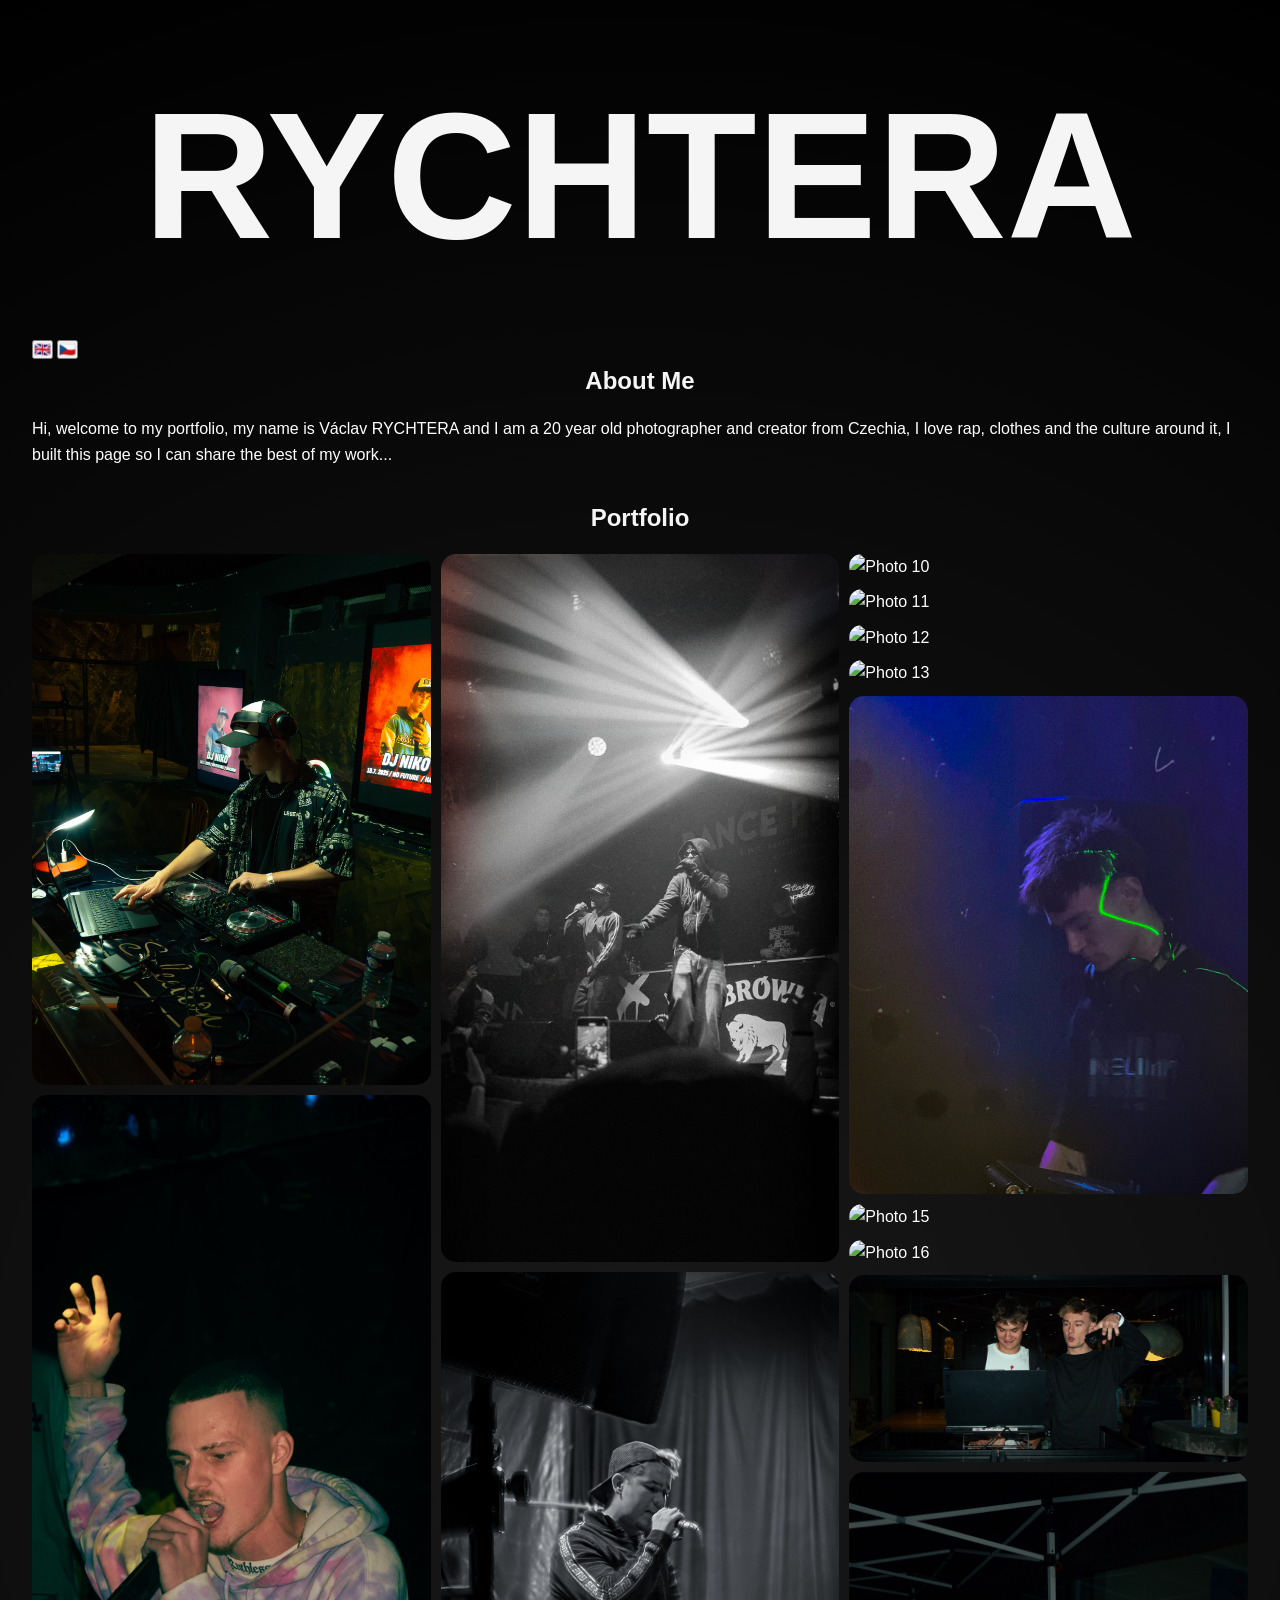
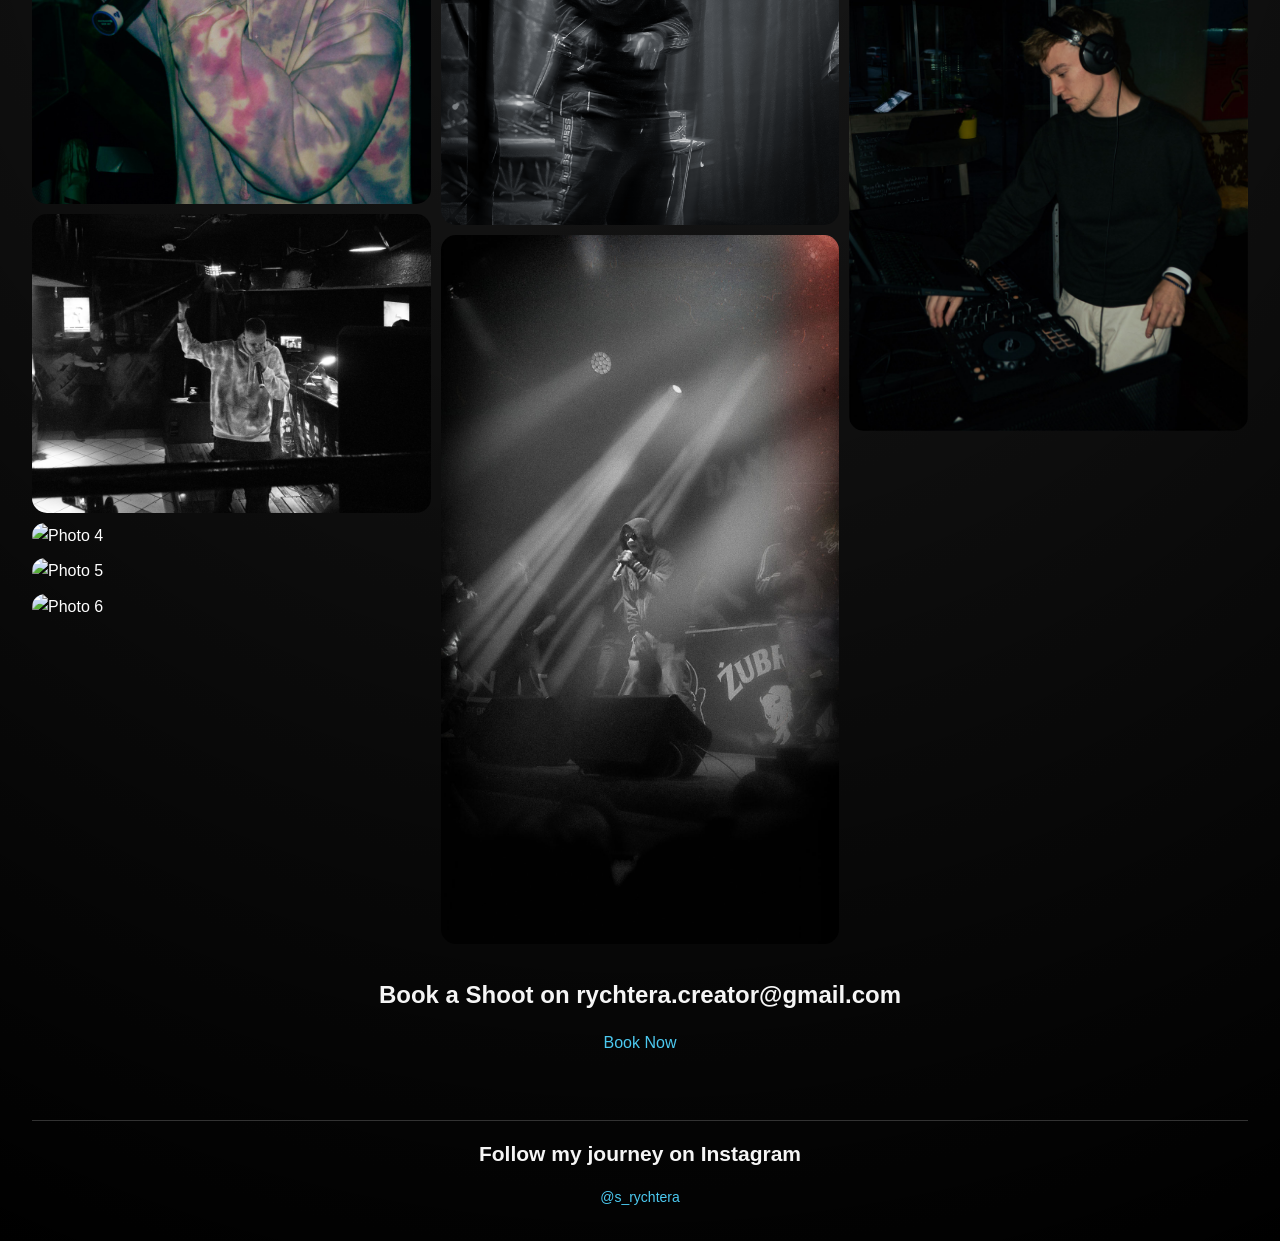
==== index.html @ f7c31f14 "Update index.html" ====
<!DOCTYPE html>
<html lang="en">
<head>
  <meta charset="UTF-8" />
  <meta name="viewport" content="width=device-width, initial-scale=1.0" />
  <title>RYCHTERA</title>
  <link rel="stylesheet" href="style_dark_grid.css">

</head>
<body>
  <header>
    <h1>RYCHTERA</h1>
    <div id="lang-switch">
      <button onclick="setLang('en')">🇬🇧</button>
      <button onclick="setLang('cz')">🇨🇿</button>
    </div>
  </header>

      <section class="about">
      <h2 data-en="About Me" data-cz="O mně">About Me</h2>
      <p data-en="Hi, welcome to my portfolio, my name is Václav RYCHTERA and I am a 20 year old photographer and creator from Czechia, I love rap, clothes and the culture around it, I built this page so I can share the best of my work..."
         data-cz="Ahoj, vítám tě na svém portfoliu, jmenuji se Václav RYCHTERA a jsem 20letý fotograf a tvůrce z ČR, miluju rap, oblečení a kulturu kolem toho, tuhle stránku jsem vybudoval abych mohl sdílet to nejlepší ze své tvorby...">Hi, welcome to my portfolio, my name is Václav RYCHTERA and I am a 20 year old photographer and creator from Czechia, I love rap, clothes and the culture around it, I built this page so I can share the best of my work...
      </p>
    </section>

  <main>
    <section class="portfolio">
      <h2 data-en="Portfolio" data-cz="Portfolio">Portfolio</h2>
<div class="gallery">
  <img src="pht1.jpg" alt="Photo 1" />
  <img src="pht2.jpg" alt="Photo 2" />
  <img src="pht3.jpg" alt="Photo 3" />
  <img src="pht4.jpg" alt="Photo 4" />
  <img src="pht5.jpg" alt="Photo 5" />
  <img src="pht6.jpg" alt="Photo 6" />
  <img src="pht7.jpg" alt="Photo 7" />
  <img src="pht8.jpg" alt="Photo 8" />
  <img src="pht9.jpg" alt="Photo 9" />
  <img src="pht10.jpg" alt="Photo 10" />
  <img src="pht11.jpg" alt="Photo 11" />
  <img src="pht12.jpg" alt="Photo 12" />
  <img src="pht13.jpg" alt="Photo 13" />
  <img src="pht14.jpg" alt="Photo 14" />
  <img src="pht15.jpg" alt="Photo 15" />
  <img src="pht16.jpg" alt="Photo 16" />
  <img src="pht17.jpg" alt="Photo 17" />
  <img src="pht18.jpg" alt="Photo 18" />
  <video src="vid1.mp4" autoplay muted loop></video>
  
</div>
      <div class="lightbox" id="lightbox">
  <span class="close" id="closeBtn">&times;</span>
  <img class="lightbox-img" id="lightboxImg">
        <video class="lightbox-video" id="lightboxVideo">
</div>


    </section>


    <section class="contact">
      <h2 data-en="Book a Shoot" data-cz="Rezervace focení">Book a Shoot on rychtera.creator@gmail.com</h2>
      <a href="mailto:rychtera.creator@gmail.com?subject=Booking%20shoot" class="btn"
         data-en="Book Now" data-cz="Rezervovat">Book Now</a>
    </section>
  </main>

  <footer>
    <h2>Follow my journey on Instagram</h2>
    <a href="https://instagram.com/s_rychtera" target="_blank">@s_rychtera</a>
  </footer>

  <script src="script.js"></script>
</body>
</html>
---- style_dark_grid.css ----
/* Reset some base styles */
* {
  margin: 0;
  padding: 0;
  box-sizing: border-box;
}

body {
  font-family: 'Helvetica Neue', sans-serif;
  background: radial-gradient(circle, rgba(0, 0, 0, 0.9) 0%, rgba(0, 0, 0, 1.0) 100%);
  color: white;
  padding: 2rem;
  line-height: 1.6;
}

h1 {
  color: #f5f5f5;
  margin-bottom: 1rem;
  text-align: center;
  font-size: 20vh;
}

h2 {
  color: #f5f5f5;
  margin-bottom: 1rem;
  text-align: center;
}

a {
  color: #4cc9f0;
  text-decoration: none;
}

a:hover {
  text-decoration: underline;
  transform: scale(1.05);
}


.gallery {
  column-count: 3; /* adjust for desktop */
  column-gap: 10px;
}

.gallery img {
  width: 100%;
  margin-bottom: 10px;
  border: 0px;
  border-radius: 15px;
  display: block;
}

.gallery video {
  width: 100%;
  margin-bottom: 10px;
  border: 0px;
  border-radius: 15px;
  display: grid;
}


.gallery img:hover {
  transform: scale(1.08);
  cursor:pointer;
}


.gallery video:hover {
  transform: scale(1.08);
  cursor:pointer;
}

section {
  margin-bottom: 2rem;
}

.contact {
  text-align: center;
}


footer {
  text-align: center;
  font-size: 0.875rem;
  color: #aaa;
  margin-top: 4rem;
  border-top: 1px solid #333;
  padding-top: 1rem;
}

/* Language Switcher */
.lang-switch {
  align-content: right;
}

.lang-btn {
  font-family: "Apple Color Emoji", "Segoe UI Emoji", "Noto Color Emoji", sans-serif;
  font-size: 1.5rem;
}


.lang-switch button {
  background: none;
  padding: 0.3rem 0.6rem;
  margin-right: 0.5rem;
  cursor: pointer;
  border-radius: 4px;
  transition: background 0.2s ease-in-out;
}

.lang-switch button:hover {
  background-color: #222;
}

/* Responsive Text Blocks */
@media (max-width: 400px) {
  body {
    padding: 1rem;
  }

  h1 {
    font-size: 1.8rem;
  }

  .gallery {
    grid-template-columns: 1fr;
  }
}

.lightbox {
  display: none;
  position: fixed;
  z-index: 9999;
  top: 0;
  left: 0;
  width: 100%;
  height: 100%;
  background: rgba(0,0,0,0.9);
  justify-content: center;
  align-items: center;
}

.lightbox img {
  max-width: 90%;
  max-height: 90%;
}

.lightbox video {
  max-width: 90%;
  max-height: 90%;
}

.lightbox .close {
  position: absolute;
  top: 20px;
  right: 40px;
  font-size: 3rem;
  color: white;
  cursor: pointer;
}


.img-tooltip {
  position: fixed;
  background: rgba(0, 0, 0, 0.85);
  color: white;
  padding: 6px 10px;
  font-size: 14px;
  border-radius: 6px;
  pointer-events: none;
  opacity: 0;
  transition: opacity 0.15s ease;
  z-index: 9999;
}
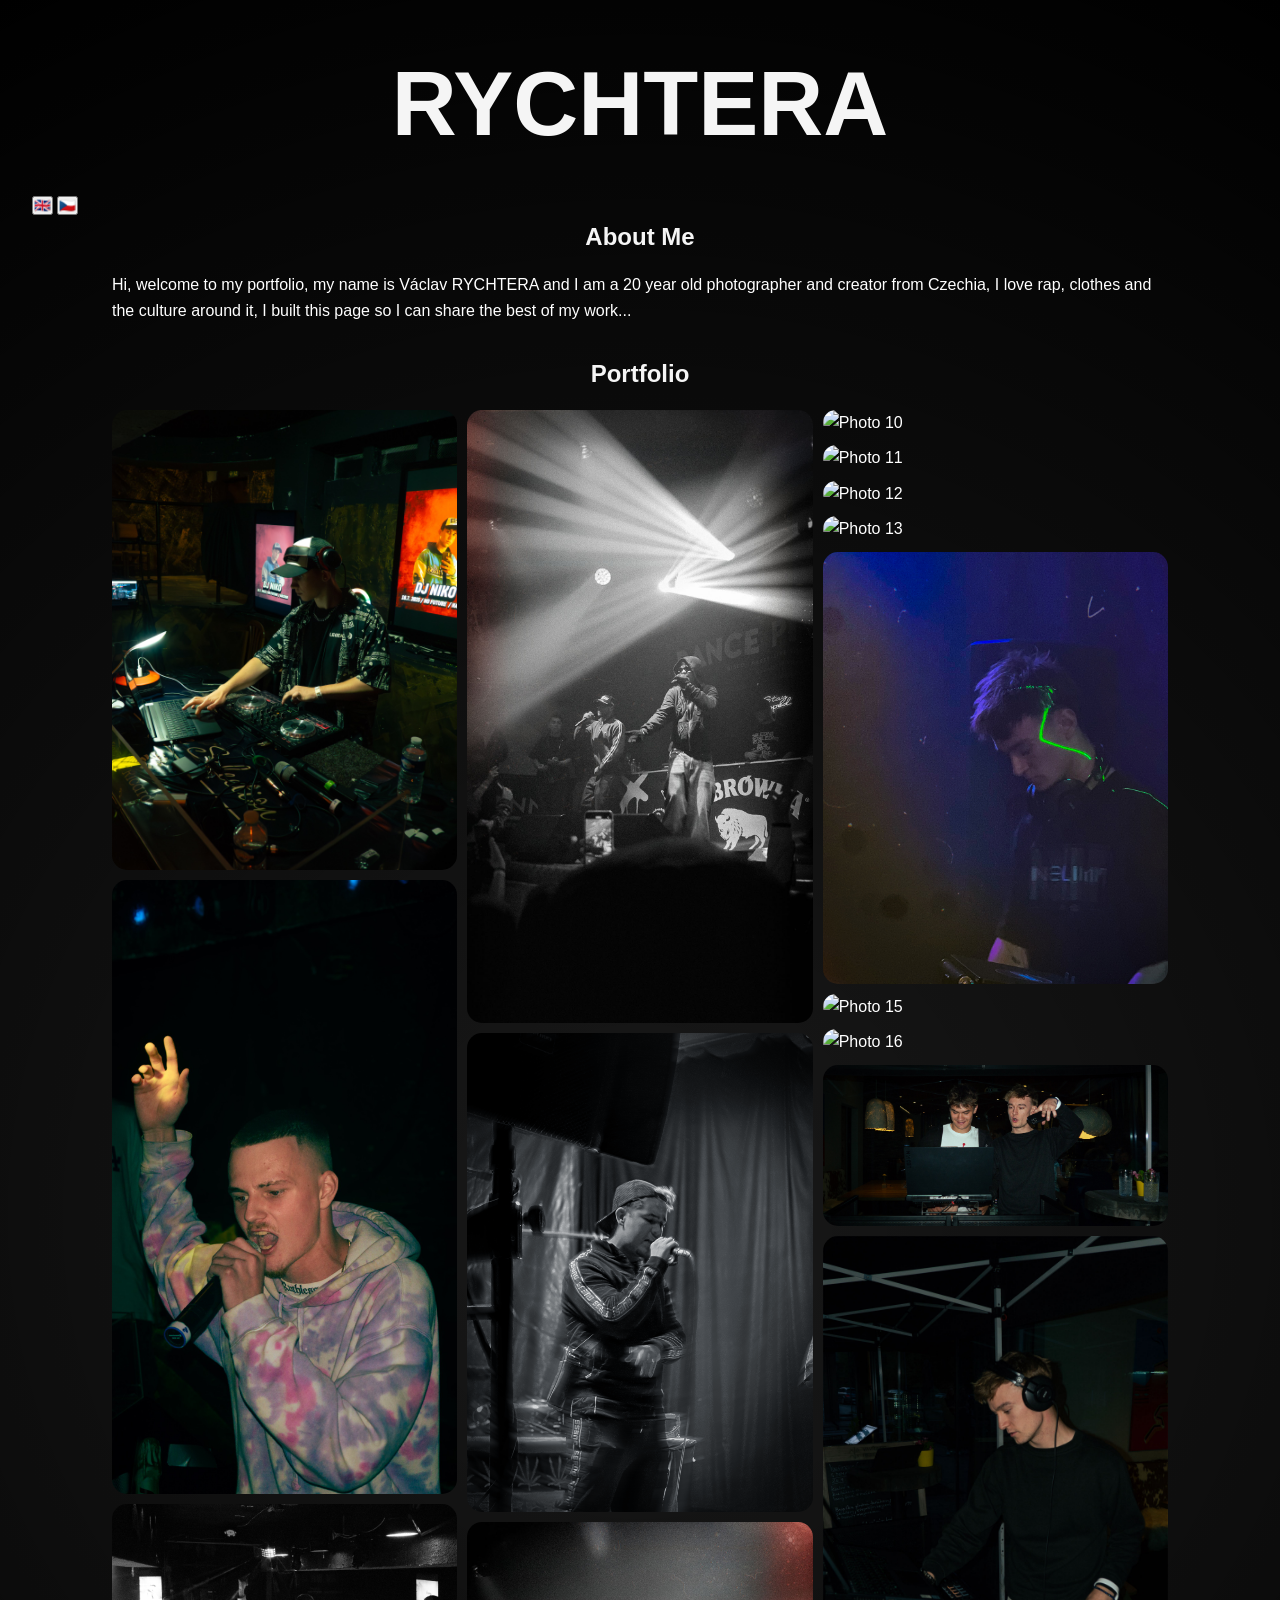
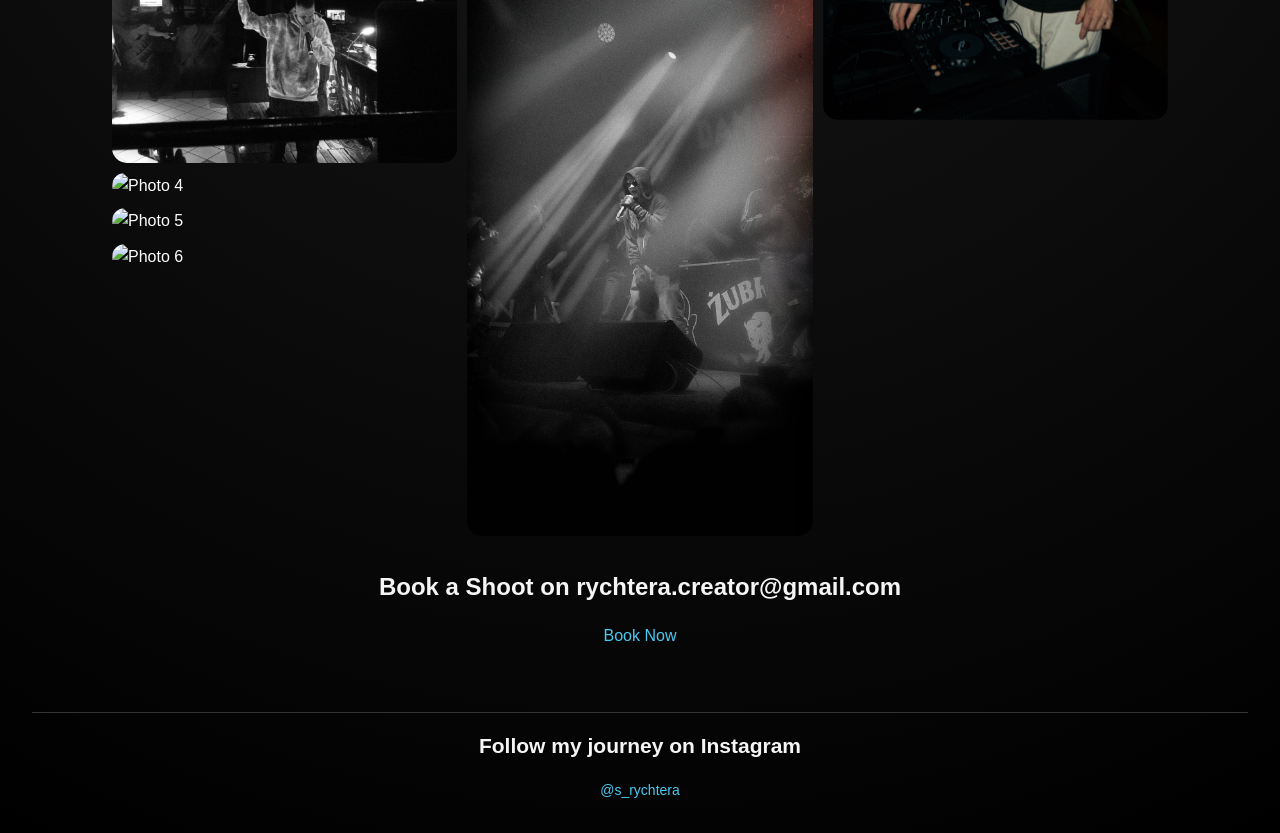
==== commit d8747ce7: "Update index.html" ====
--- a/index.html
+++ b/index.html
@@ -46,7 +46,7 @@
   <img src="pht16.jpg" alt="Photo 16" />
   <img src="pht17.jpg" alt="Photo 17" />
   <img src="pht18.jpg" alt="Photo 18" />
-  <video src="vid1.mp4" autoplay muted loop></video>
+  <video src="vid1.mp4" autoplay muted playsinline loop></video>
   
 </div>
       <div class="lightbox" id="lightbox">
--- a/style_dark_grid.css
+++ b/style_dark_grid.css
@@ -18,7 +18,7 @@
   color: #f5f5f5;
   margin-bottom: 1rem;
   text-align: center;
-  font-size: 20vh;
+  font-size: 10vh;
 }
 
 h2 {
@@ -37,6 +37,12 @@
   transform: scale(1.05);
 }
 
+
+.portfolio {
+margin-bottom: 2rem;
+margin-left: 5rem;
+margin-right: 5rem;
+}
 
 .gallery {
   column-count: 3; /* adjust for desktop */
@@ -61,18 +67,20 @@
 
 
 .gallery img:hover {
-  transform: scale(1.08);
+  transform: scale(1.02);
   cursor:pointer;
 }
 
 
 .gallery video:hover {
-  transform: scale(1.08);
+  transform: scale(1.02);
   cursor:pointer;
 }
 
 section {
   margin-bottom: 2rem;
+  margin-left: 5rem;
+margin-right: 5rem;
 }
 
 .contact {
@@ -114,17 +122,43 @@
 }
 
 /* Responsive Text Blocks */
-@media (max-width: 400px) {
+/* Tablet breakpoint */
+@media (max-width: 900px) {
+  .portfolio,
+  section {
+    margin-left: 2rem;
+    margin-right: 2rem;
+  }
+
+  .gallery {
+    column-count: 2;
+  }
+
+  h1 {
+    font-size: 6vh;
+  }
+}
+
+/* Mobile breakpoint */
+@media (max-width: 600px) {
   body {
     padding: 1rem;
   }
 
+  .portfolio,
+  section {
+  }
+
+  .gallery {
+    column-count: 1;
+  }
+
   h1 {
-    font-size: 1.8rem;
-  }
-
-  .gallery {
-    grid-template-columns: 1fr;
+    font-size: 4vh;
+  }
+
+  h2 {
+    font-size: 1.2rem;
   }
 }
 
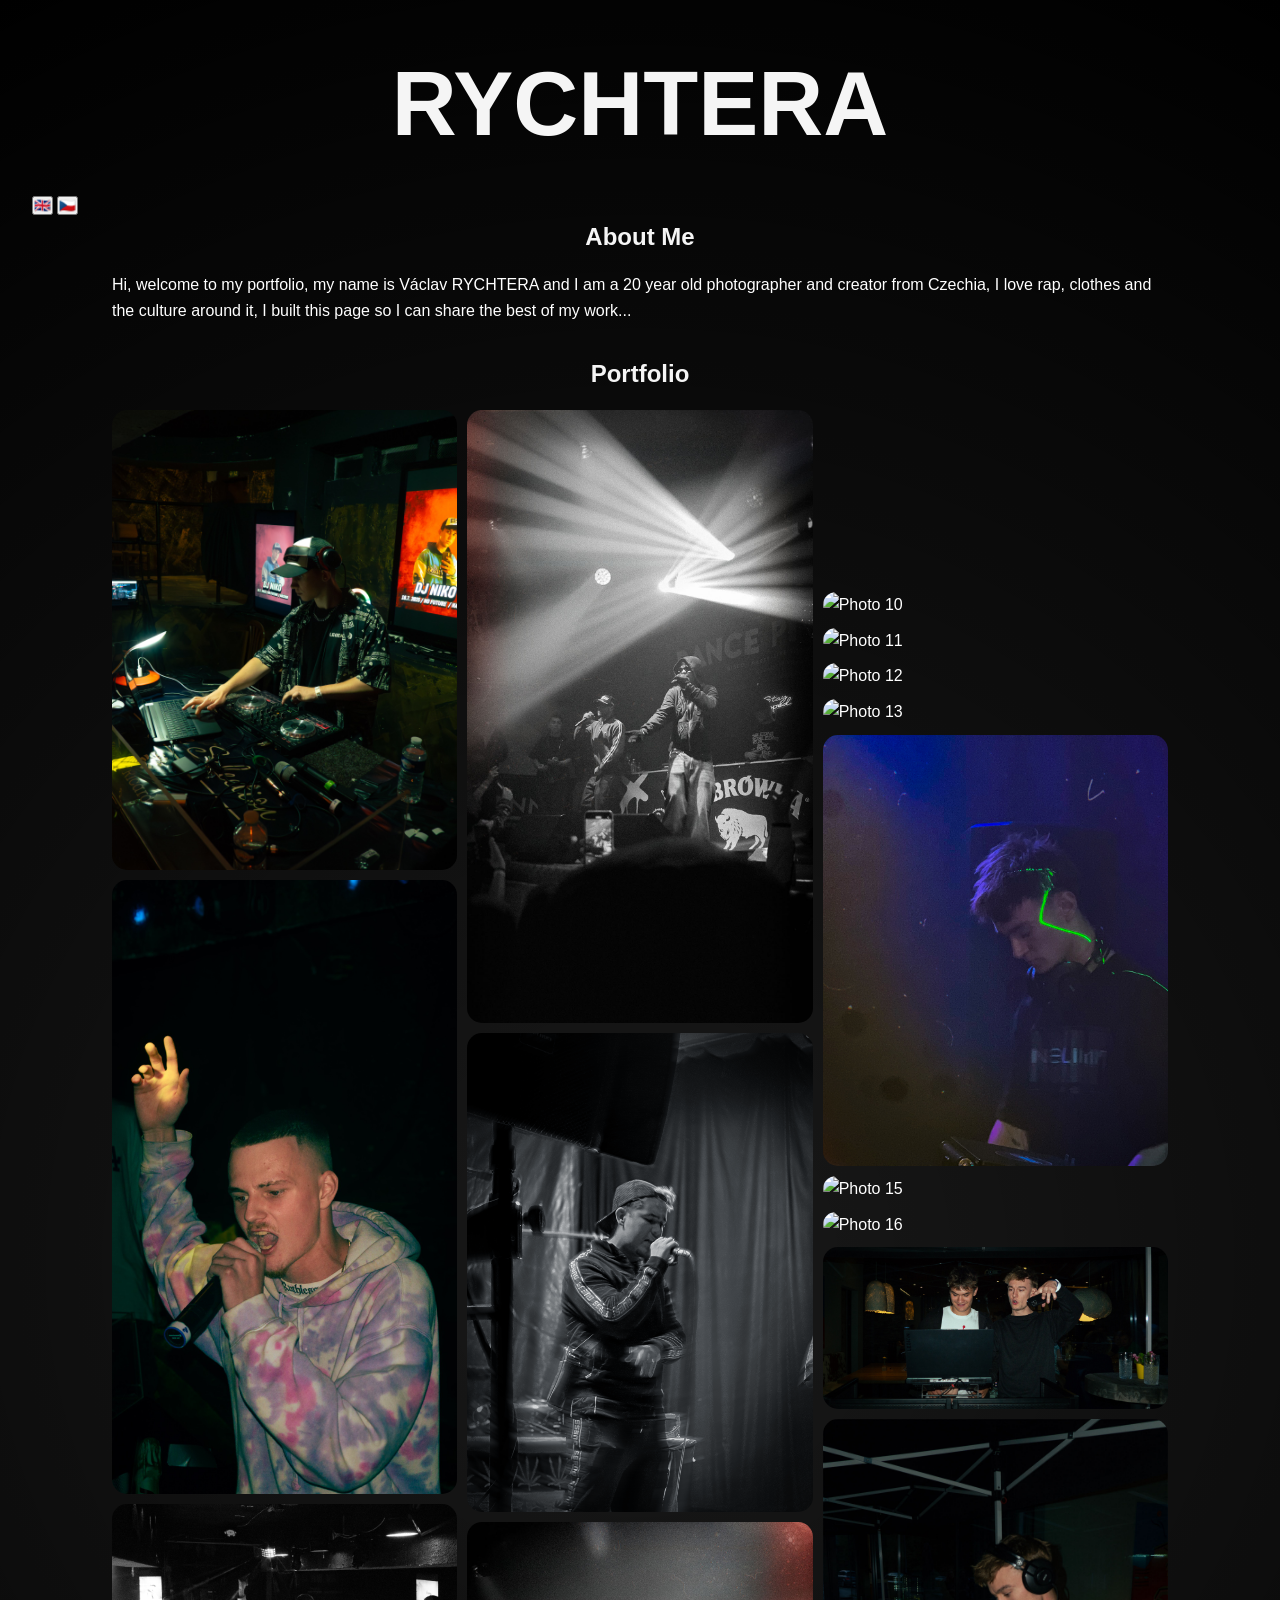
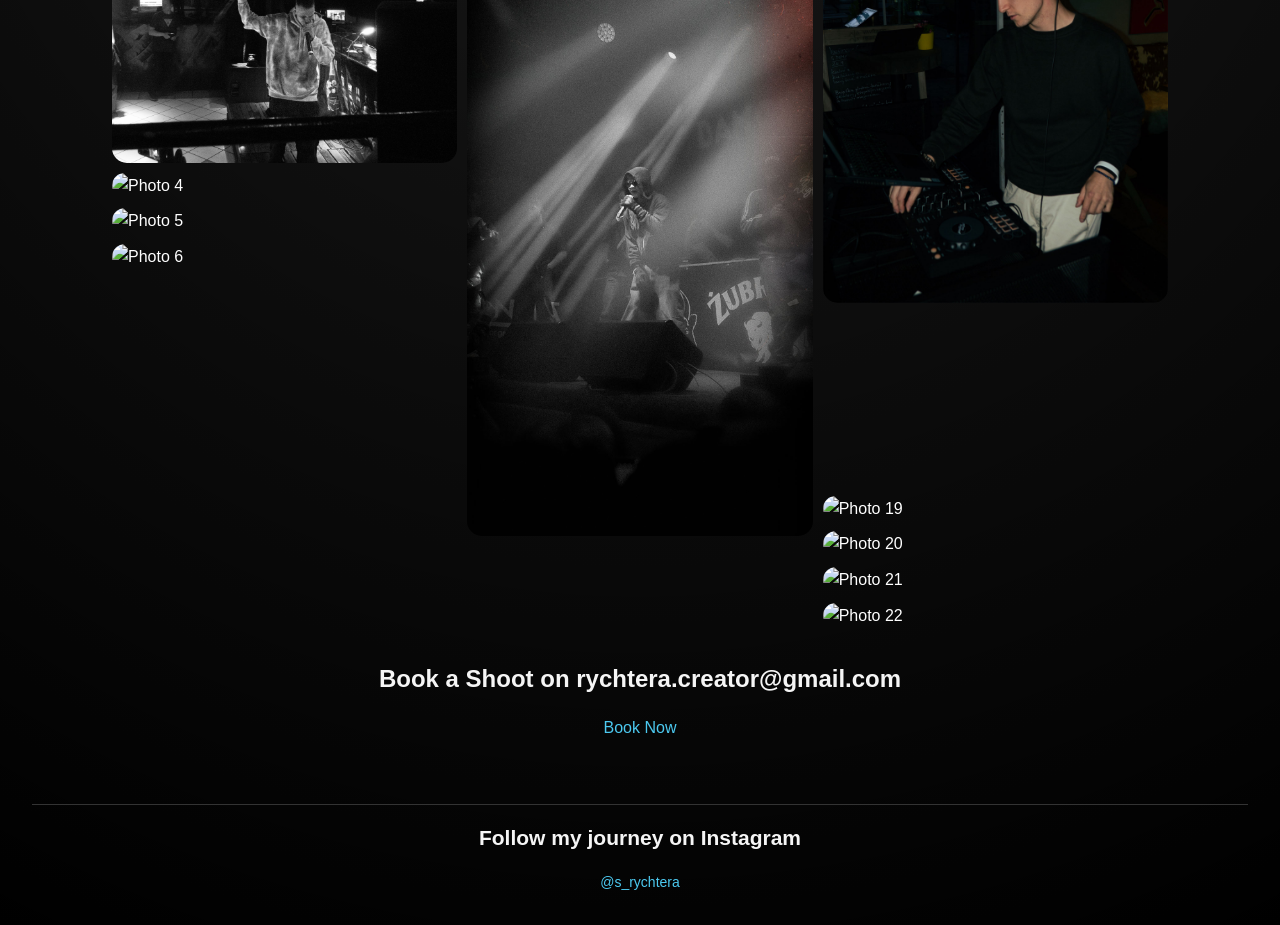
==== commit 28d7072c: "Update index.html" ====
--- a/index.html
+++ b/index.html
@@ -37,6 +37,7 @@
   <img src="pht7.jpg" alt="Photo 7" />
   <img src="pht8.jpg" alt="Photo 8" />
   <img src="pht9.jpg" alt="Photo 9" />
+  <video src="vid1.mp4" autoplay muted playsinline loop></video>
   <img src="pht10.jpg" alt="Photo 10" />
   <img src="pht11.jpg" alt="Photo 11" />
   <img src="pht12.jpg" alt="Photo 12" />
@@ -46,7 +47,12 @@
   <img src="pht16.jpg" alt="Photo 16" />
   <img src="pht17.jpg" alt="Photo 17" />
   <img src="pht18.jpg" alt="Photo 18" />
-  <video src="vid1.mp4" autoplay muted playsinline loop></video>
+  <video src="vid2.mp4" autoplay muted playsinline loop></video>
+  <img src="pht19.jpg" alt="Photo 19" />
+  <img src="pht20.jpg" alt="Photo 20" />
+  <img src="pht21.jpg" alt="Photo 21" />
+  <img src="pht22.jpg" alt="Photo 22" />
+  
   
 </div>
       <div class="lightbox" id="lightbox">
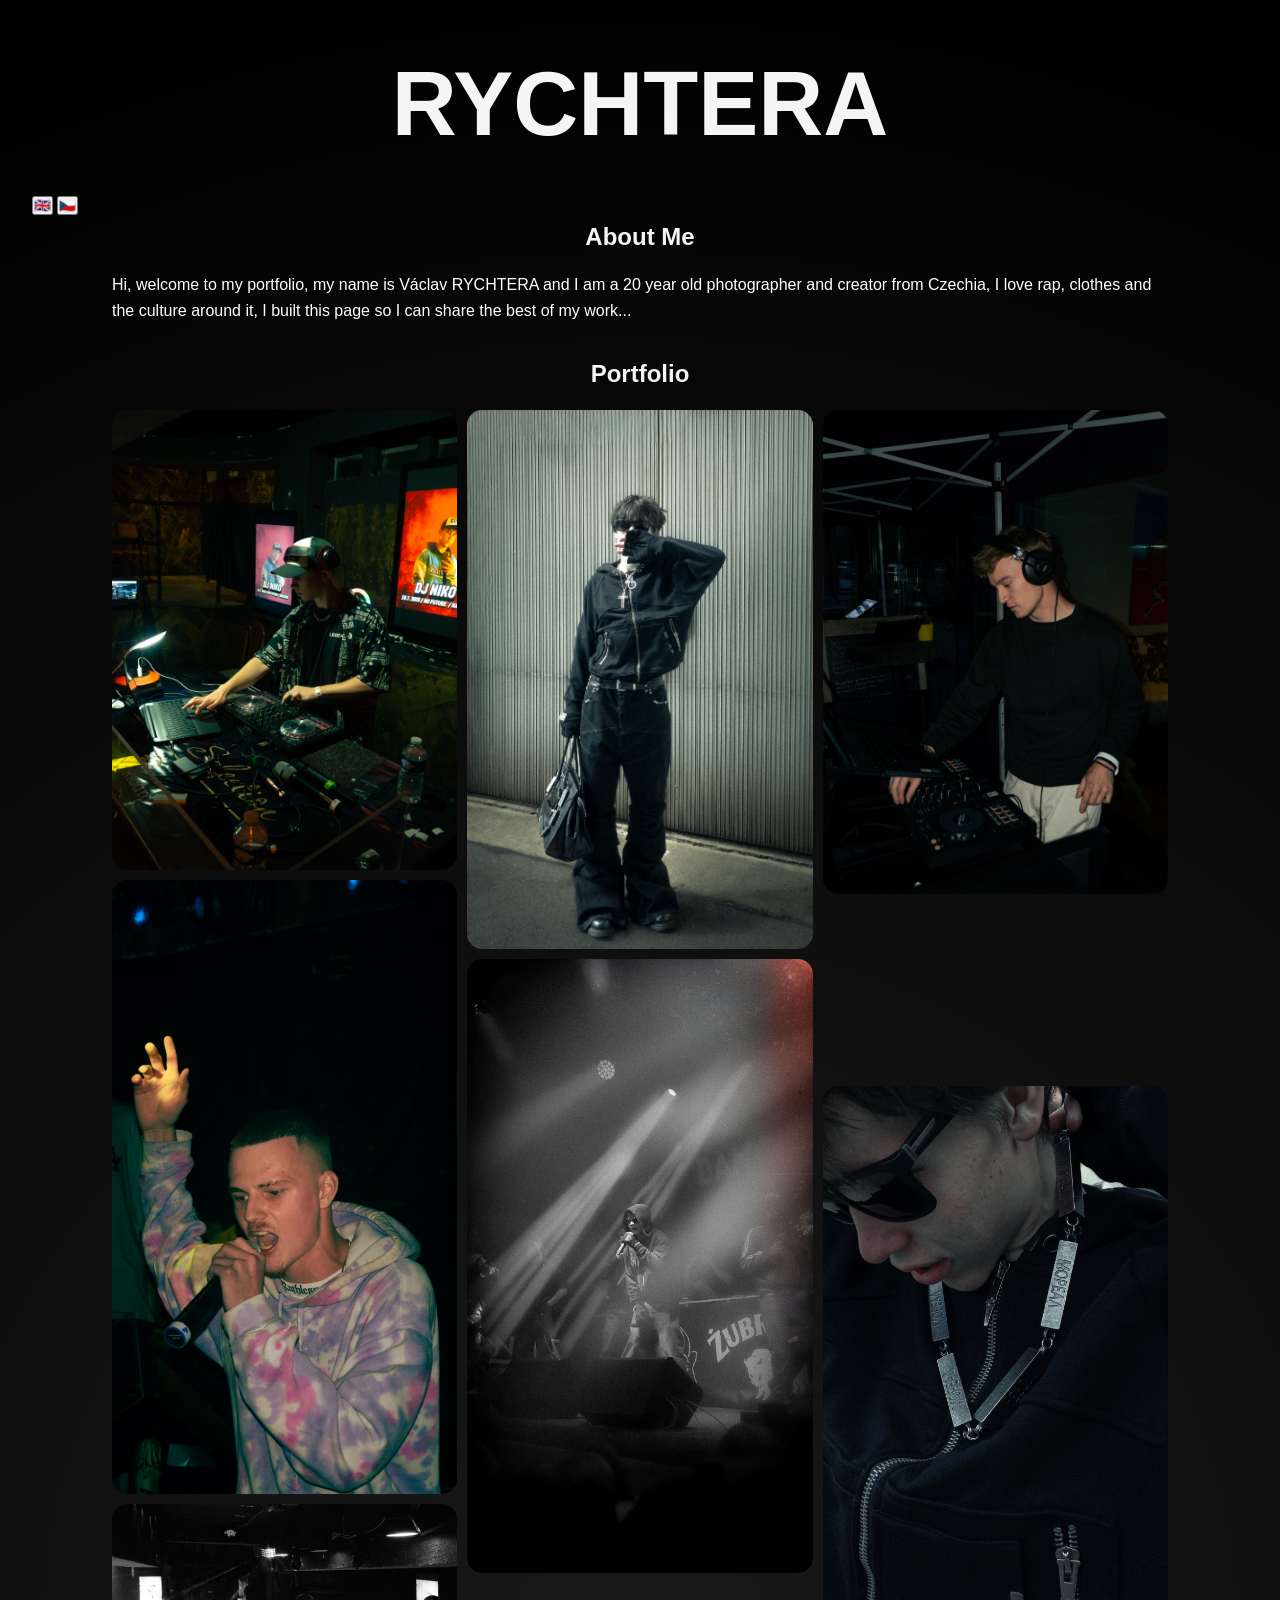
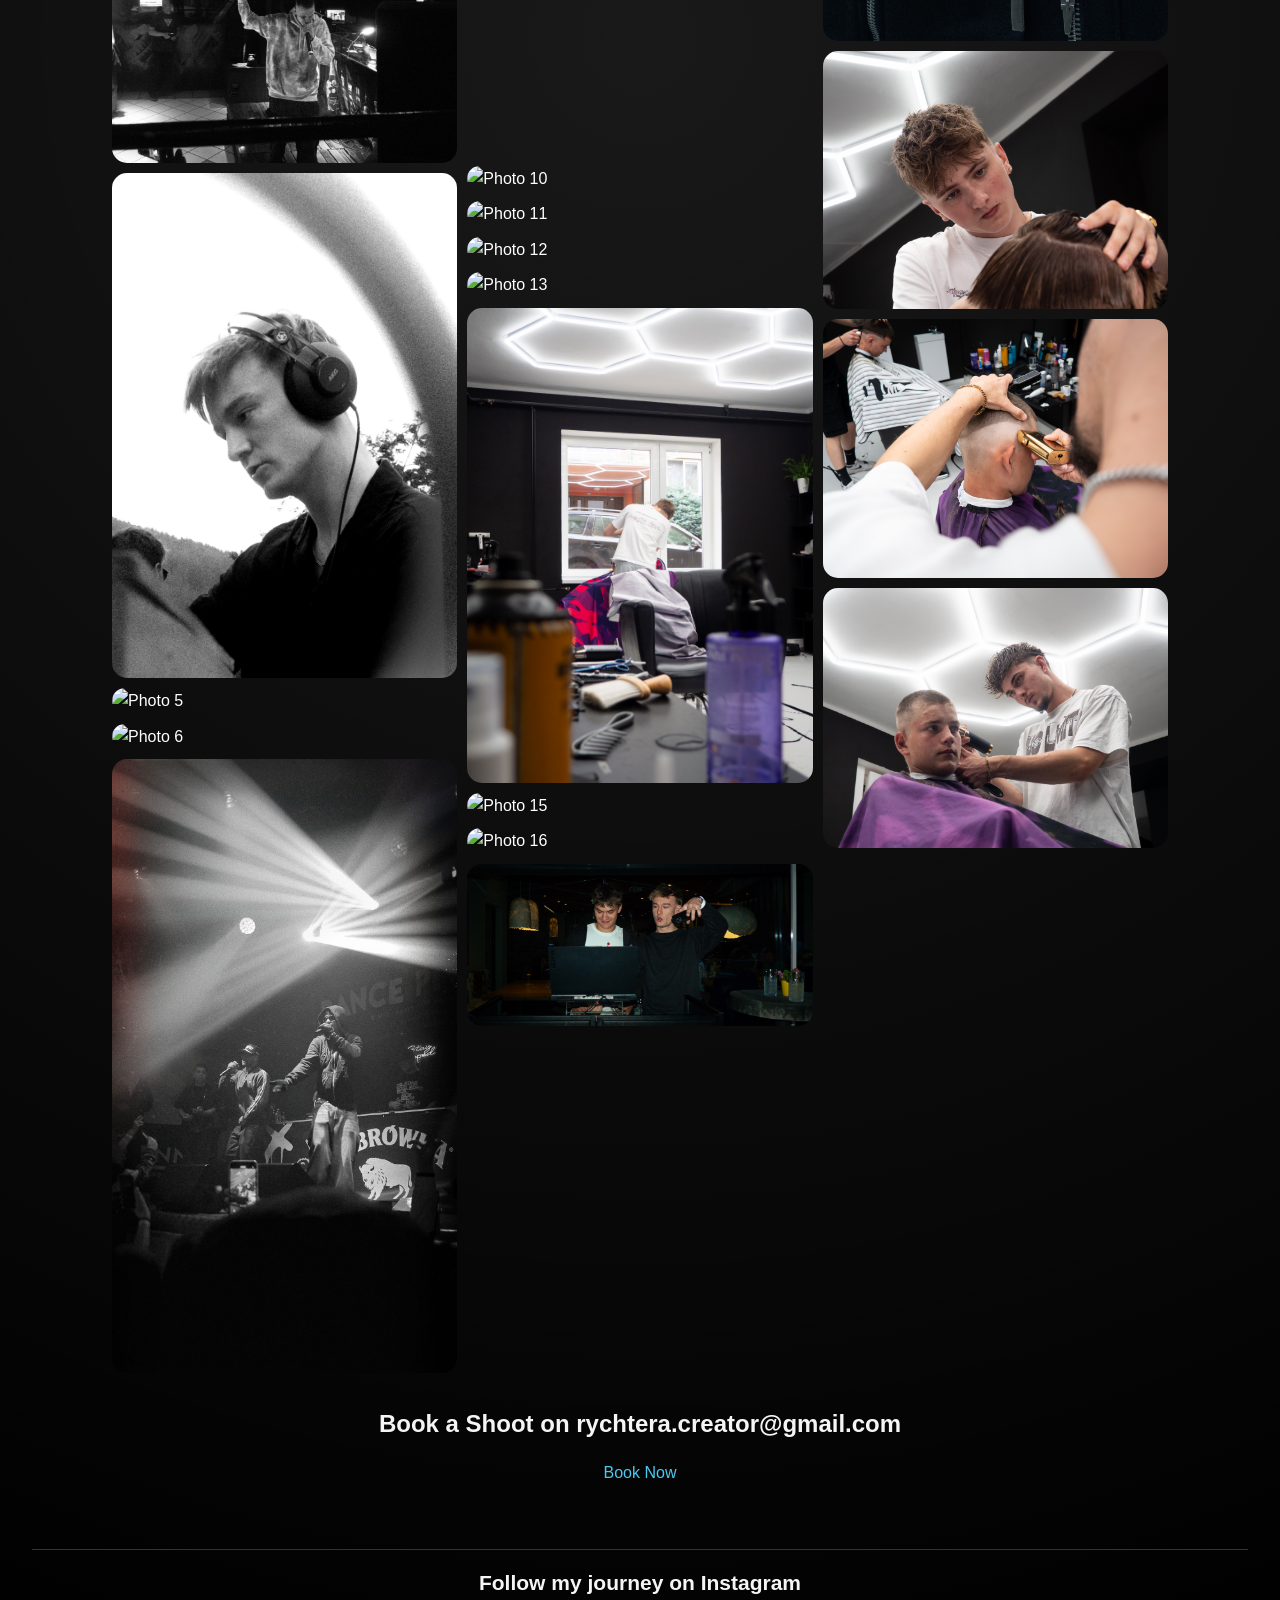
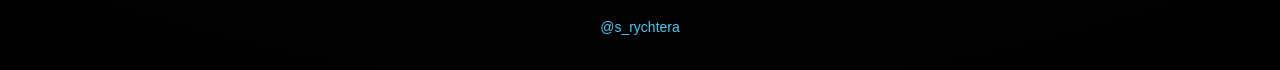
==== commit d5dd4507: "Update index.html" ====
--- a/index.html
+++ b/index.html
@@ -58,7 +58,6 @@
       <div class="lightbox" id="lightbox">
   <span class="close" id="closeBtn">&times;</span>
   <img class="lightbox-img" id="lightboxImg">
-        <video class="lightbox-video" id="lightboxVideo">
 </div>
 
 
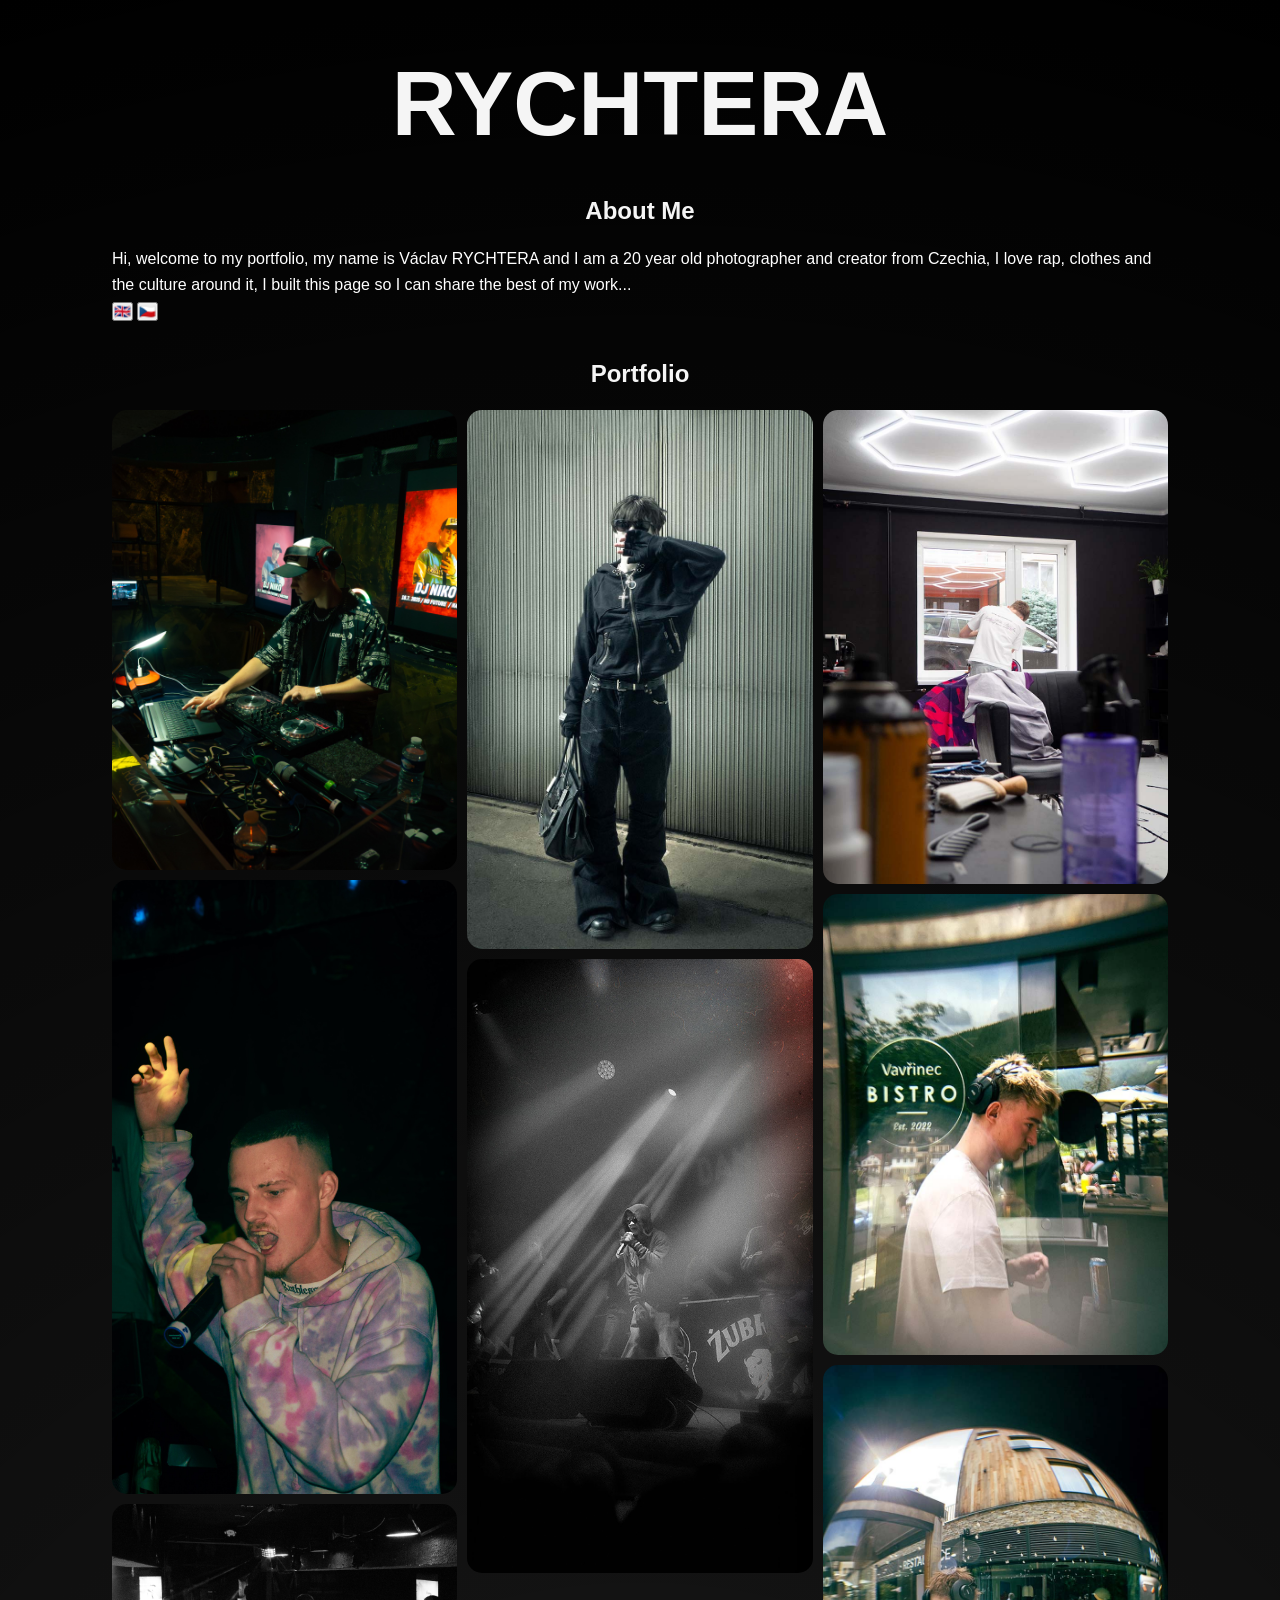
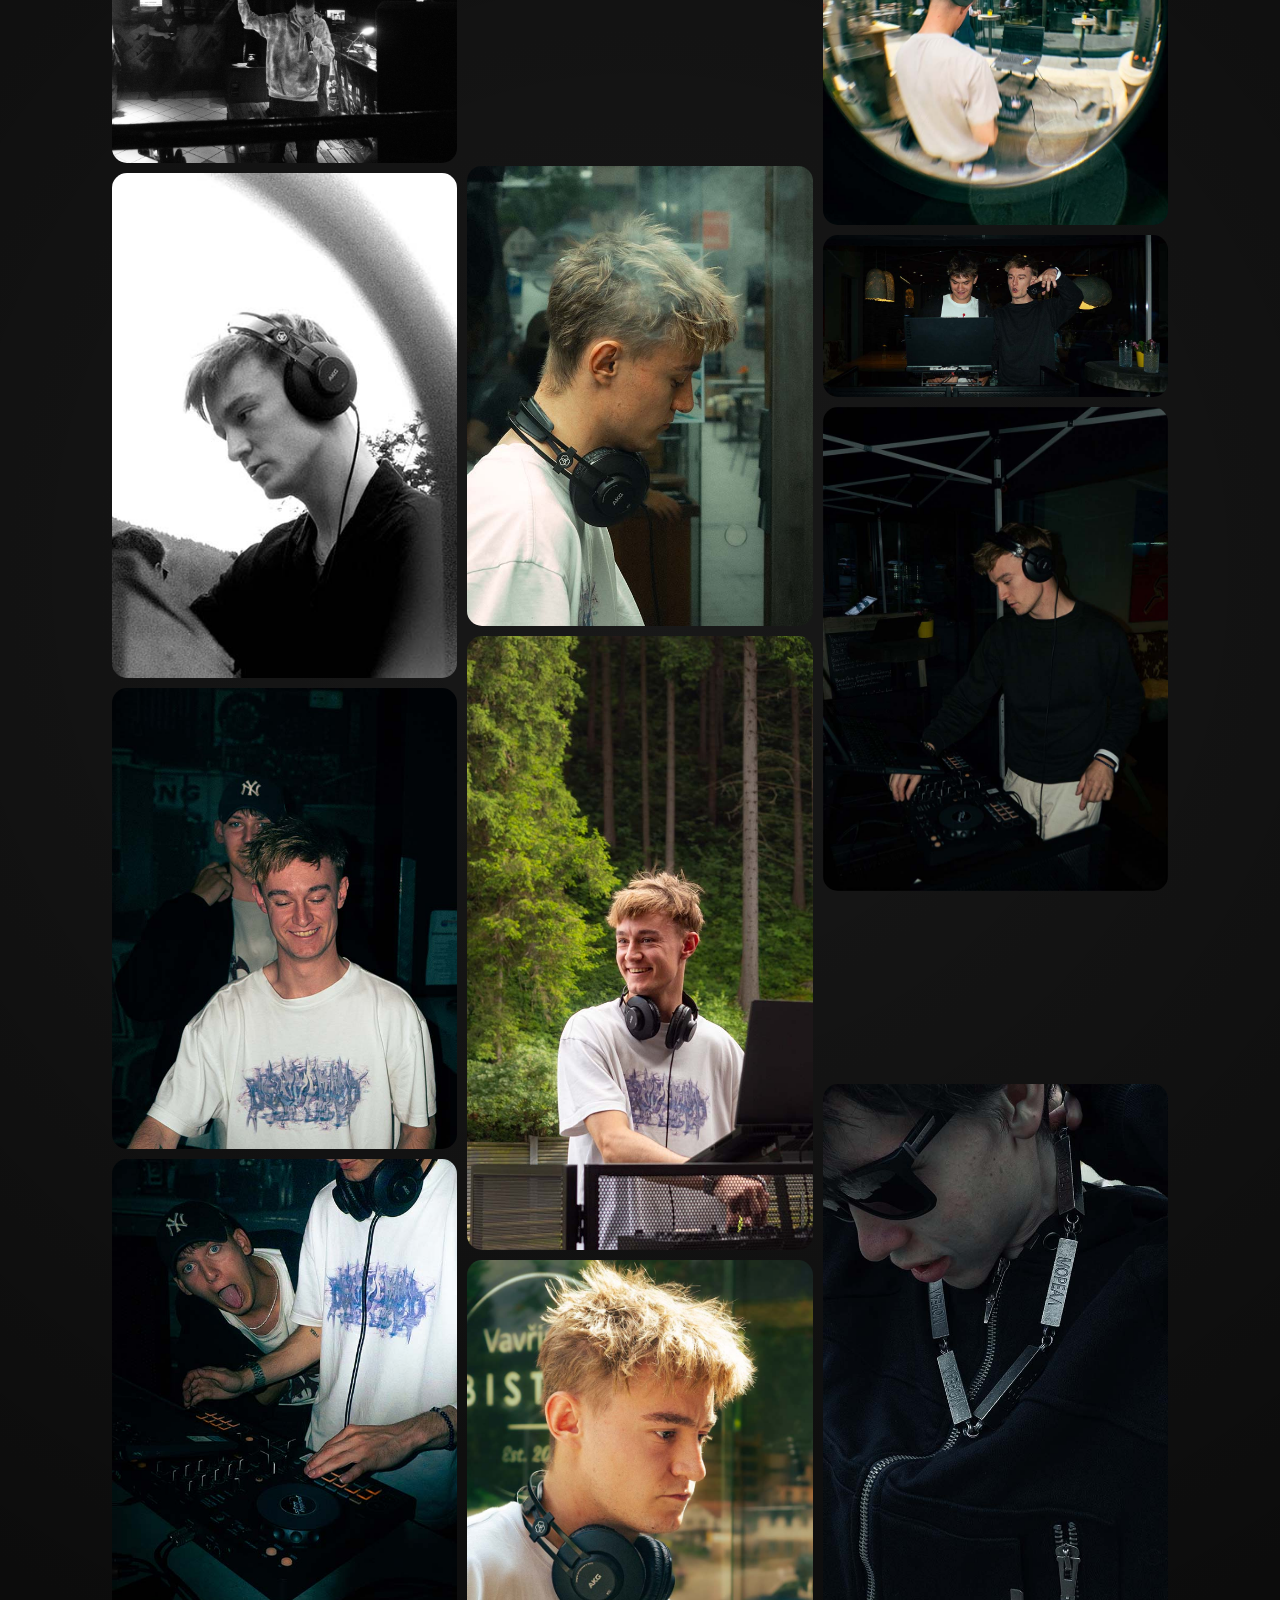
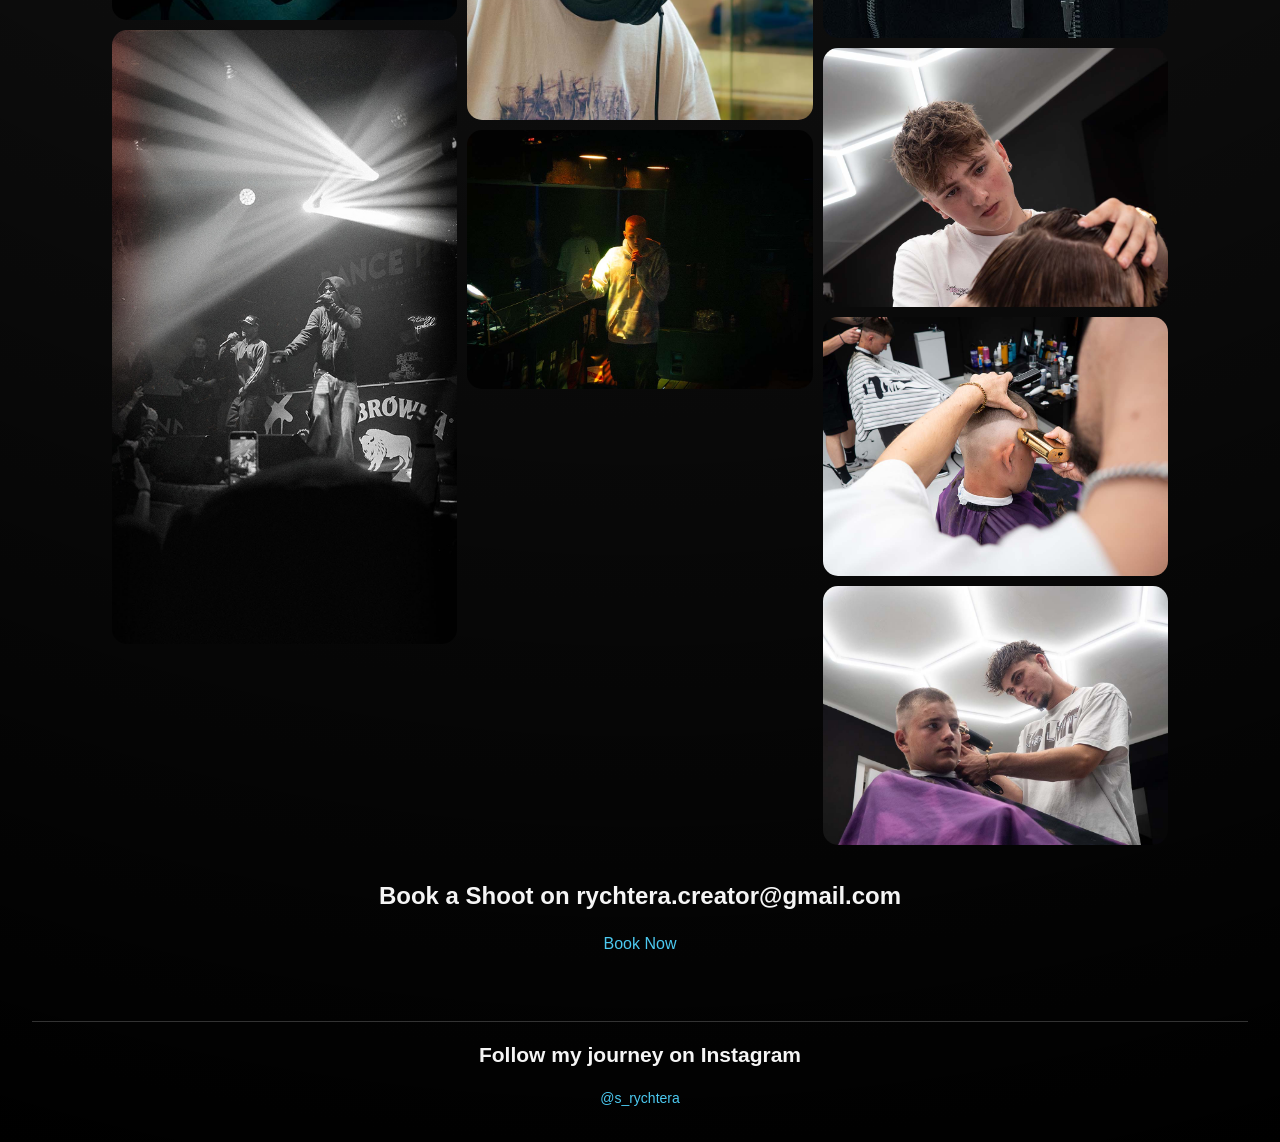
==== commit 83fc71d6: "Update index.html" ====
--- a/index.html
+++ b/index.html
@@ -11,17 +11,21 @@
 <body>
   <header>
     <h1>RYCHTERA</h1>
-    <div id="lang-switch">
-      <button onclick="setLang('en')">🇬🇧</button>
-      <button onclick="setLang('cz')">🇨🇿</button>
-    </div>
   </header>
+
+
 
       <section class="about">
       <h2 data-en="About Me" data-cz="O mně">About Me</h2>
       <p data-en="Hi, welcome to my portfolio, my name is Václav RYCHTERA and I am a 20 year old photographer and creator from Czechia, I love rap, clothes and the culture around it, I built this page so I can share the best of my work..."
          data-cz="Ahoj, vítám tě na svém portfoliu, jmenuji se Václav RYCHTERA a jsem 20letý fotograf a tvůrce z ČR, miluju rap, oblečení a kulturu kolem toho, tuhle stránku jsem vybudoval abych mohl sdílet to nejlepší ze své tvorby...">Hi, welcome to my portfolio, my name is Václav RYCHTERA and I am a 20 year old photographer and creator from Czechia, I love rap, clothes and the culture around it, I built this page so I can share the best of my work...
       </p>
+
+            <div id="lang-switch">
+      <button onclick="setLang('en')">🇬🇧</button>
+      <button onclick="setLang('cz')">🇨🇿</button>
+    </div>
+        
     </section>
 
   <main>
--- a/style_dark_grid.css
+++ b/style_dark_grid.css
@@ -98,8 +98,9 @@
 }
 
 /* Language Switcher */
-.lang-switch {
-  align-content: right;
+header div {
+  display: inline-grid;
+  padding-left: 20vh;
 }
 
 .lang-btn {
@@ -115,10 +116,11 @@
   cursor: pointer;
   border-radius: 4px;
   transition: background 0.2s ease-in-out;
+  margin-left: 20vh;
 }
 
 .lang-switch button:hover {
-  background-color: #222;
+  background-color: transparent;
 }
 
 /* Responsive Text Blocks */
@@ -137,6 +139,9 @@
   h1 {
     font-size: 6vh;
   }
+
+
+  
 }
 
 /* Mobile breakpoint */
@@ -160,6 +165,9 @@
   h2 {
     font-size: 1.2rem;
   }
+
+
+  
 }
 
 .lightbox {
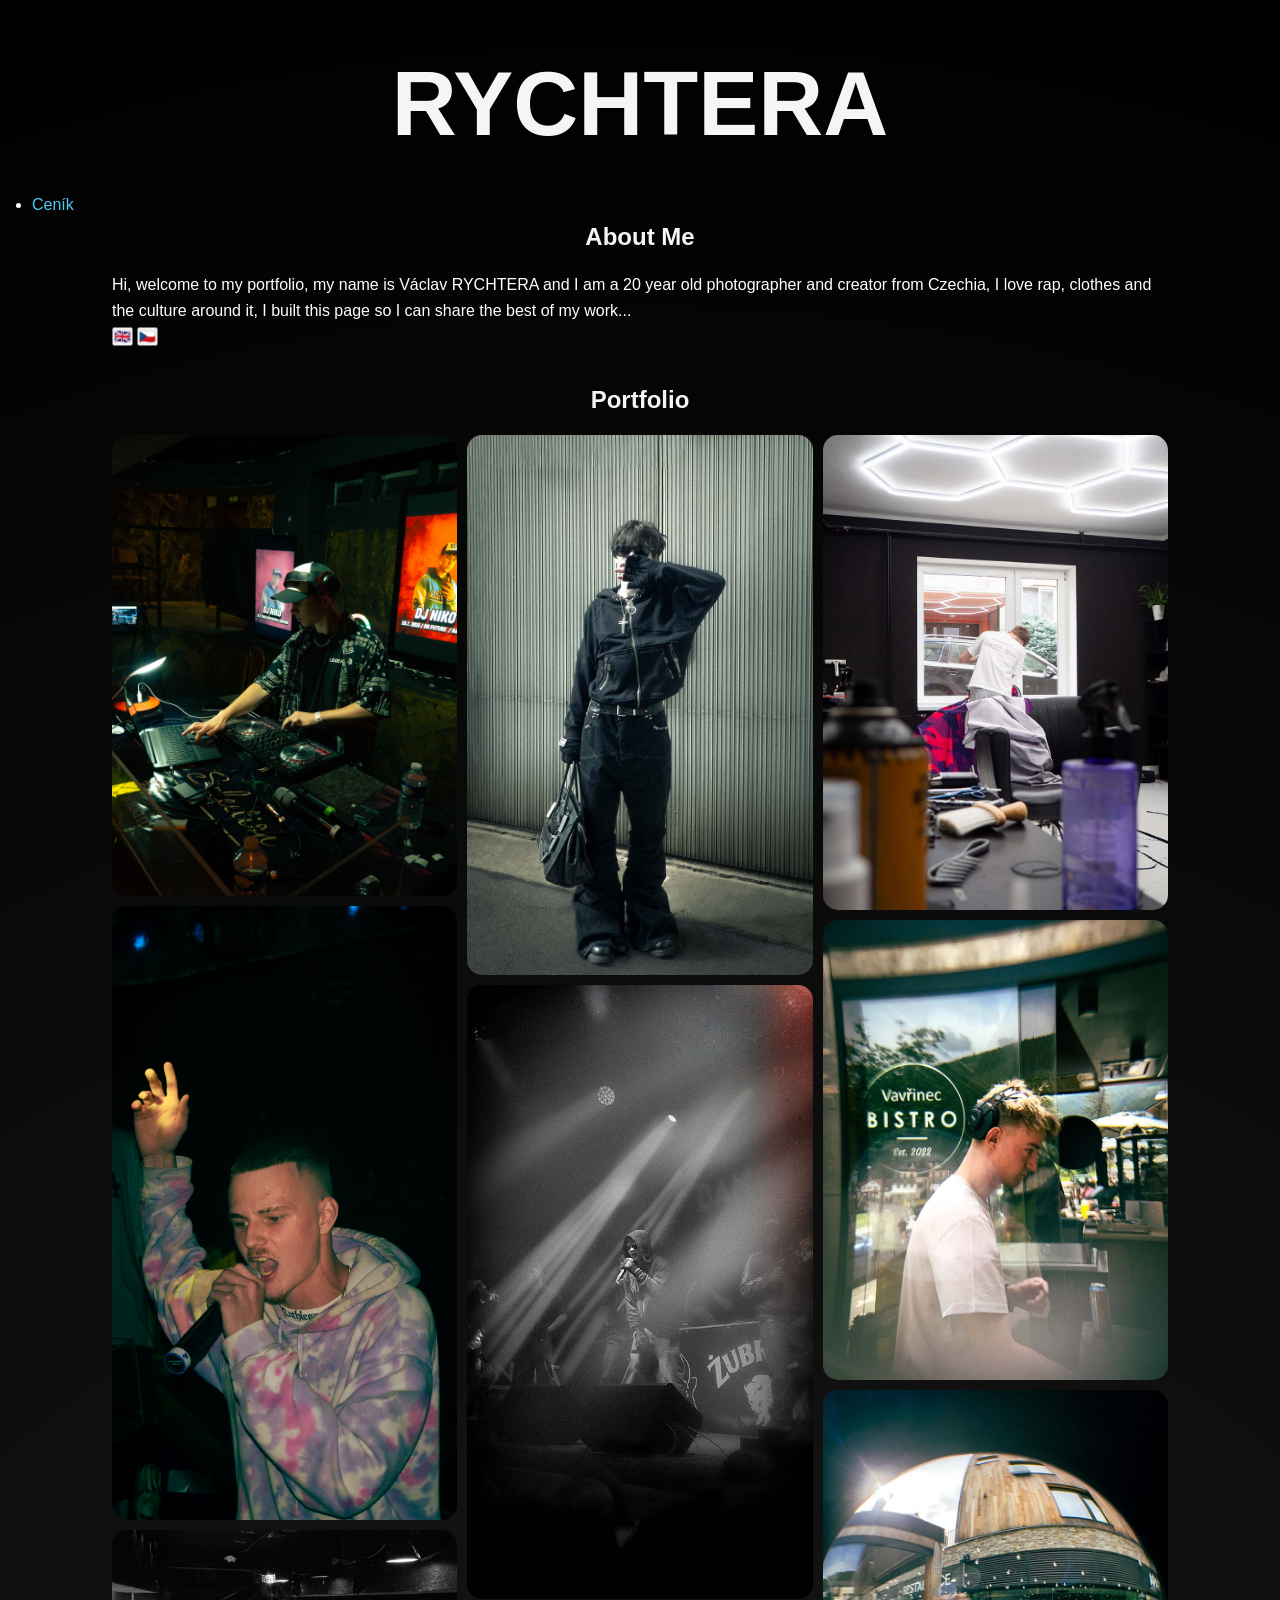
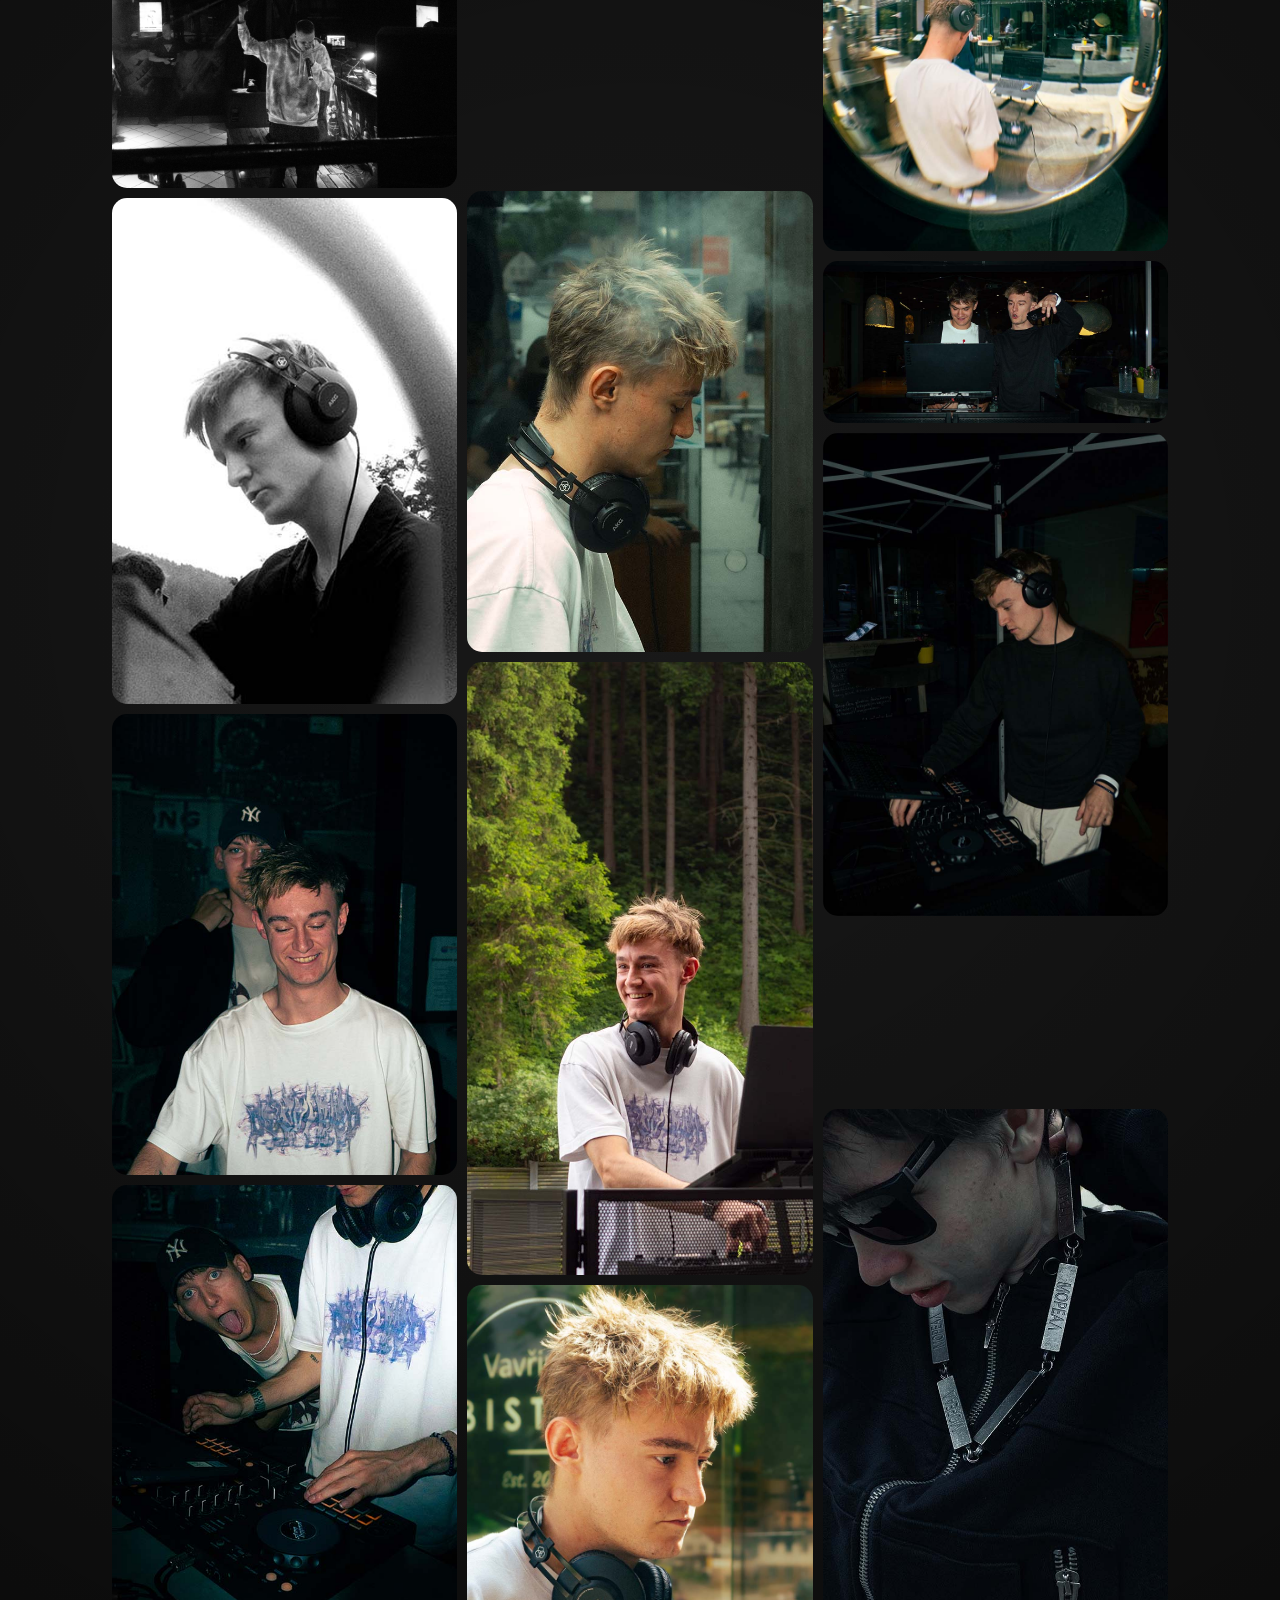
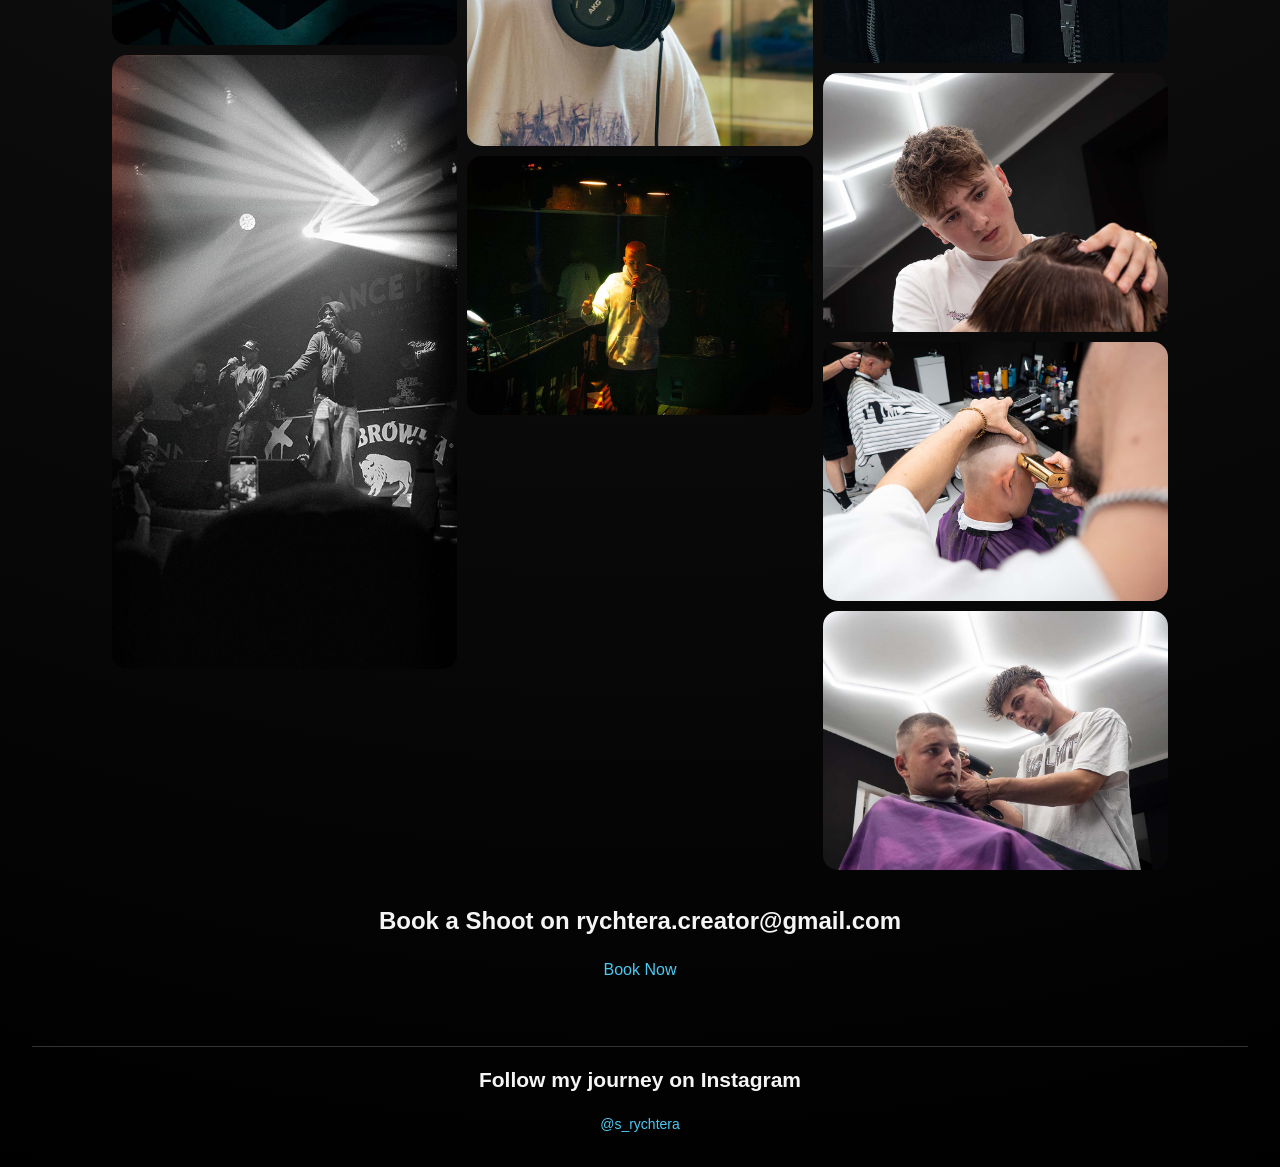
==== commit 9ac1e826: "Update index.html" ====
--- a/index.html
+++ b/index.html
@@ -11,6 +11,12 @@
 <body>
   <header>
     <h1>RYCHTERA</h1>
+
+      <nav>
+    <ul>
+      <li><a href="pricing.html">Ceník</a></li>
+    </ul>
+  </nav>
   </header>
 
 
--- a/style_dark_grid.css
+++ b/style_dark_grid.css
@@ -6,12 +6,13 @@
   box-sizing: border-box;
 }
 
-body {
+body { style="background-image: url(./bg.jpg)";
   font-family: 'Helvetica Neue', sans-serif;
   background: radial-gradient(circle, rgba(0, 0, 0, 0.9) 0%, rgba(0, 0, 0, 1.0) 100%);
   color: white;
   padding: 2rem;
   line-height: 1.6;
+  
 }
 
 h1 {
